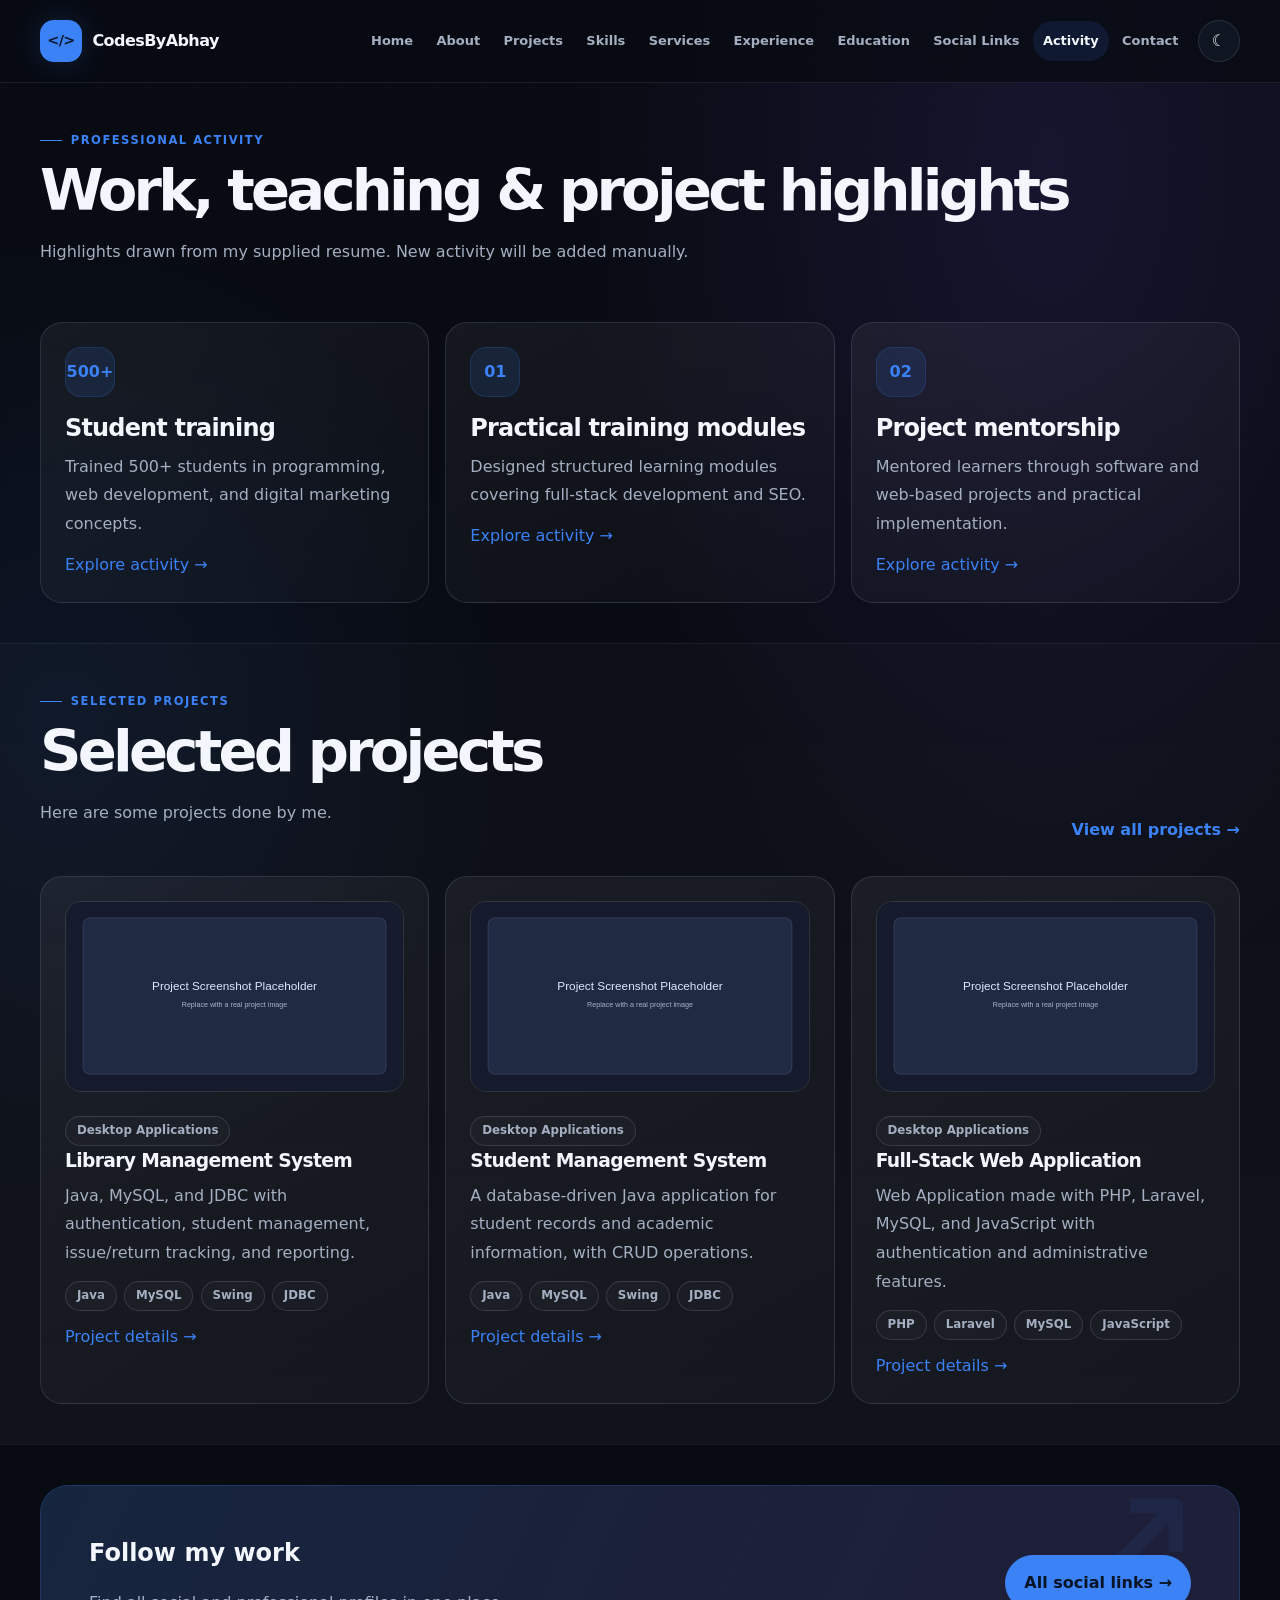
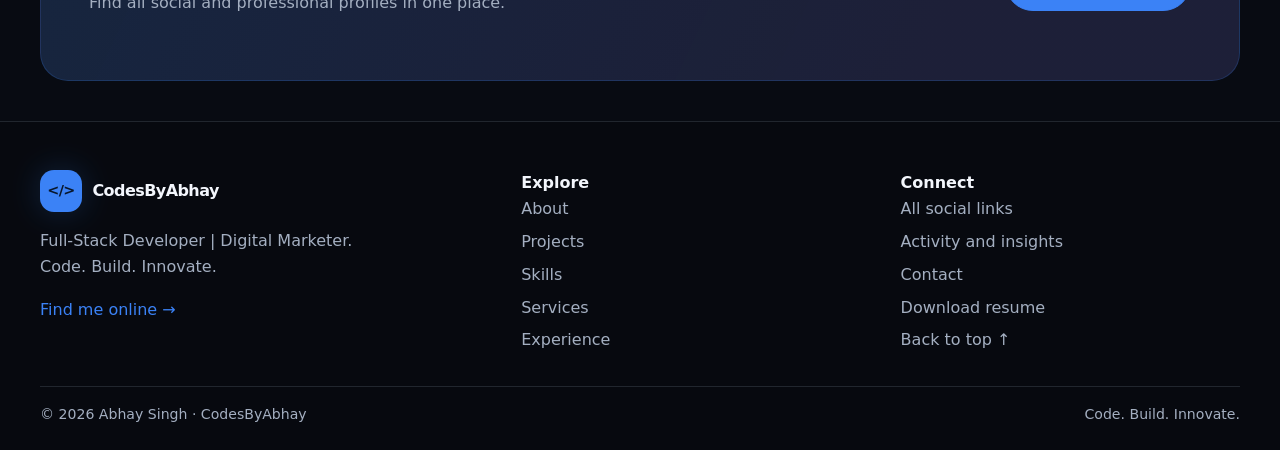
==== activity.html @ 4d1ae69e "Initial portfolio upload" ====
<!doctype html>
<html lang="en">
  <head>
    <meta charset="utf-8" />
    <meta name="viewport" content="width=device-width, initial-scale=1" />
    <title>Activity and Insights | CodesByAbhay</title>
    <meta
      name="description"
      content="Manually maintained professional milestones and insights."
    />
    <meta name="theme-color" content="#2563eb" />
    <link
      rel="canonical"
      href="https://codesbyabhay.github.io/portfolio/activity.html"
    />
    <meta property="og:type" content="website" />
    <meta property="og:title" content="Activity and Insights | CodesByAbhay" />
    <meta
      property="og:description"
      content="Manually maintained professional milestones and insights."
    />
    <meta
      property="og:url"
      content="https://codesbyabhay.github.io/portfolio/activity.html"
    />
    <meta property="og:site_name" content="CodesByAbhay" />
    <link rel="stylesheet" href="assets/css/style.css" />
    <script defer src="assets/js/main.js"></script>
  </head>
  <body id="top">
    <a class="skip-link" href="#main">Skip to content</a>
    <header class="site-header">
      <div class="container header-inner">
        <a class="brand" href="index.html"
          ><span class="brand-mark" aria-hidden="true">&lt;/&gt;</span
          ><span>CodesByAbhay</span></a
        >
        <div class="nav-wrap">
          <nav
            class="site-nav"
            id="site-navigation"
            data-site-nav
            aria-label="Main navigation"
          >
            <a href="index.html">Home</a><a href="about.html">About</a
            ><a href="projects.html">Projects</a><a href="skills.html">Skills</a
            ><a href="services.html">Services</a
            ><a href="experience.html">Experience</a
            ><a href="education.html">Education</a
            ><a href="social-links.html">Social Links</a
            ><a href="activity.html" aria-current="page">Activity</a
            ><a href="contact.html">Contact</a>
          </nav>
          <button
            class="icon-button"
            data-theme-toggle
            type="button"
            aria-label="Switch theme"
          >
            ☾
          </button>
          <button
            class="menu-toggle"
            data-menu-toggle
            type="button"
            aria-expanded="false"
            aria-controls="site-navigation"
          >
            <span aria-hidden="true">☰</span
            ><span class="sr-only">Toggle navigation</span>
          </button>
        </div>
      </div>
    </header>
    <main id="main">
      <section class="page-heading">
        <div class="container">
          <span class="eyebrow">Professional activity</span>
          <h1>Work, teaching & project highlights</h1>
          <p>
            Highlights drawn from my supplied resume. New activity will be added
            manually.
          </p>
        </div>
      </section>
      <section class="section">
        <div class="container">
          <div class="grid">
            <article class="card">
              <div class="card-icon" aria-hidden="true">500+</div>
              <h2>Student training</h2>
              <p>
                Trained 500+ students in programming, web development, and
                digital marketing concepts.
              </p>
              <a href="activity.html">Explore activity →</a>
            </article>
            <article class="card">
              <div class="card-icon" aria-hidden="true">01</div>
              <h2>Practical training modules</h2>
              <p>
                Designed structured learning modules covering full-stack
                development and SEO.
              </p>
              <a href="activity.html">Explore activity →</a>
            </article>
            <article class="card">
              <div class="card-icon" aria-hidden="true">02</div>
              <h2>Project mentorship</h2>
              <p>
                Mentored learners through software and web-based projects and
                practical implementation.
              </p>
              <a href="activity.html">Explore activity →</a>
            </article>
          </div>
        </div>
      </section>
      <section class="section section-muted">
        <div class="container">
          <div class="section-head">
            <div>
              <span class="eyebrow">Selected projects</span>
              <h2>Selected projects</h2>
              <p>Here are some projects done by me.</p>
            </div>
            <a href="projects.html">View all projects →</a>
          </div>
          <div class="grid">
            <article class="card">
              <img
                class="project-image"
                src="assets/images/project-placeholder.svg"
                alt="Project preview illustration for Student Management System"
              /><span class="badge">Desktop Applications</span>
              <h3>Library Management System</h3>
              <p>
                Java, MySQL, and JDBC with authentication, student management,
                issue/return tracking, and reporting.
              </p>
              <div class="tag-list">
                <span class="tag">Java</span><span class="tag">MySQL</span
                ><span class="tag">Swing</span><span class="tag">JDBC</span>
              </div>
              <a href="projects.html">Project details →</a>
            </article>
            <article class="card">
              <img
                class="project-image"
                src="assets/images/project-placeholder.svg"
                alt="Project preview illustration for Student Management System"
              /><span class="badge">Desktop Applications</span>
              <h3>Student Management System</h3>
              <p>
                A database-driven Java application for student records and
                academic information, with CRUD operations.
              </p>
              <div class="tag-list">
                <span class="tag">Java</span><span class="tag">MySQL</span
                ><span class="tag">Swing</span><span class="tag">JDBC</span>
              </div>
              <a href="projects.html">Project details →</a>
            </article>
            <article class="card">
              <img
                class="project-image"
                src="assets/images/project-placeholder.svg"
                alt="Project preview illustration for Student Management System"
              /><span class="badge">Desktop Applications</span>
              <h3>Full-Stack Web Application</h3>
              <p>
                Web Application made with PHP, Laravel, MySQL, and JavaScript
                with authentication and administrative features.
              </p>
              <div class="tag-list">
                <span class="tag">PHP</span><span class="tag">Laravel</span
                ><span class="tag">MySQL</span
                ><span class="tag">JavaScript</span>
              </div>
              <a href="projects.html">Project details →</a>
            </article>
          </div>
        </div>
      </section>
      <section class="section">
        <div class="container cta-panel">
          <div>
            <h2>Follow my work</h2>
            <p>Find all social and professional profiles in one place.</p>
          </div>
          <a class="btn btn-primary" href="social-links.html"
            >All social links →</a
          >
        </div>
      </section>
    </main>
    <footer class="site-footer">
      <div class="container">
        <div class="footer-grid">
          <div class="footer-brand">
            <a class="brand" href="index.html"
              ><span class="brand-mark" aria-hidden="true">&lt;/&gt;</span
              ><span>CodesByAbhay</span></a
            >
            <p>
              Full-Stack Developer | Digital Marketer. Code. Build. Innovate.
            </p>
            <a href="social-links.html">Find me online →</a>
          </div>
          <div>
            <strong>Explore</strong>
            <div class="footer-links">
              <a href="about.html">About</a><a href="projects.html">Projects</a
              ><a href="skills.html">Skills</a
              ><a href="services.html">Services</a
              ><a href="experience.html">Experience</a>
            </div>
          </div>
          <div>
            <strong>Connect</strong>
            <div class="footer-links">
              <a href="social-links.html">All social links</a
              ><a href="activity.html">Activity and insights</a
              ><a href="contact.html">Contact</a
              ><a
                href="assets/documents/Abhay-Singh-Resume.pdf"
                download="Abhay-Singh-Resume.pdf"
                >Download resume</a
              ><a href="#top">Back to top ↑</a>
            </div>
          </div>
        </div>
        <div class="footer-bottom">
          <span>© <span data-year>2026</span> Abhay Singh · CodesByAbhay</span
          ><span>Code. Build. Innovate.</span>
        </div>
      </div>
    </footer>
  </body>
</html>
---- assets/css/style.css ----
:root {
  color-scheme: light;
  --bg: #f7f8fc;
  --surface: #fff;
  --surface-2: #eef1f8;
  --text: #171923;
  --muted: #626b7a;
  --primary: #2563eb;
  --primary-strong: #1d4ed8;
  --border: #e1e5ef;
  --shadow: 0 14px 40px #19234612;
  --radius: 18px;
  --container: 1160px;
}
:root[data-theme="dark"] {
  color-scheme: dark;
  --bg: #0d1120;
  --surface: #151b2d;
  --surface-2: #1d2540;
  --text: #f3f5fb;
  --muted: #aab4ca;
  --primary: #60a5fa;
  --primary-strong: #93c5fd;
  --border: #2b3550;
  --shadow: 0 14px 40px #0004;
}
* {
  box-sizing: border-box;
}
html {
  scroll-behavior: smooth;
  scroll-padding-top: 92px;
}
body {
  margin: 0;
  background: var(--bg);
  color: var(--text);
  font:
    16px/1.65 Inter,
    system-ui,
    -apple-system,
    "Segoe UI",
    sans-serif;
}
a {
  color: var(--primary);
  text-decoration: none;
}
a:hover {
  text-decoration: underline;
}
button,
input,
textarea {
  font: inherit;
}
:focus-visible {
  outline: 3px solid var(--primary);
  outline-offset: 3px;
}
.container {
  width: min(var(--container), calc(100% - 2.5rem));
  margin-inline: auto;
}
.skip-link {
  position: absolute;
  top: -60px;
  left: 1rem;
  z-index: 99;
  background: var(--surface);
  padding: 0.7rem;
  border-radius: 8px;
}
.skip-link:focus {
  top: 1rem;
}
.site-header {
  position: sticky;
  top: 0;
  z-index: 20;
  background: var(--bg);
  border-bottom: 1px solid var(--border);
}
.header-inner {
  min-height: 76px;
  display: flex;
  align-items: center;
  justify-content: space-between;
  gap: 1rem;
}
.brand {
  display: flex;
  align-items: center;
  gap: 0.65rem;
  color: var(--text);
  font-weight: 800;
  white-space: nowrap;
}
.brand:hover {
  text-decoration: none;
}
.brand-mark {
  display: grid;
  place-items: center;
  width: 38px;
  height: 38px;
  background: var(--primary);
  color: #fff;
  border-radius: 12px;
  font-size: 0.9rem;
}
.nav-wrap {
  display: flex;
  align-items: center;
  gap: 0.6rem;
}
.site-nav {
  display: flex;
  align-items: center;
  gap: 0.1rem;
}
.site-nav a {
  color: var(--muted);
  padding: 0.55rem 0.48rem;
  border-radius: 9px;
  font-size: 0.83rem;
  font-weight: 650;
}
.site-nav a:hover,
.site-nav a[aria-current="page"] {
  background: var(--surface-2);
  color: var(--text);
  text-decoration: none;
}
.icon-button,
.menu-toggle {
  display: inline-grid;
  place-items: center;
  width: 42px;
  height: 42px;
  border: 1px solid var(--border);
  border-radius: 12px;
  background: var(--surface);
  color: var(--text);
  cursor: pointer;
}
.menu-toggle {
  display: none;
}
.hero-grid {
  display: grid;
  grid-template-columns: 1.25fr 0.75fr;
  gap: 3rem;
  align-items: center;
}
.eyebrow {
  color: var(--primary);
  font-size: 0.83rem;
  font-weight: 800;
  letter-spacing: 0.08em;
  text-transform: uppercase;
}
.hero h1 {
  font-size: clamp(2.6rem, 6vw, 5rem);
  line-height: 1.05;
  letter-spacing: -0.06em;
  margin: 0.8rem 0 1rem;
}
.hero h1 span {
  color: var(--primary);
}
.lead {
  font-size: 1.12rem;
  color: var(--muted);
  max-width: 700px;
}
.button-row {
  display: flex;
  gap: 0.8rem;
  flex-wrap: wrap;
  margin-top: 1.5rem;
}
.btn {
  display: inline-flex;
  align-items: center;
  justify-content: center;
  gap: 0.5rem;
  padding: 0.78rem 1rem;
  border: 1px solid var(--border);
  border-radius: 12px;
  font-weight: 750;
  color: var(--text);
  background: var(--surface);
  cursor: pointer;
  transition:
    transform 0.18s ease,
    border-color 0.18s ease;
}
.btn:hover {
  text-decoration: none;
  transform: translateY(-1px);
  border-color: var(--primary);
}
.btn-primary {
  background: var(--primary);
  border-color: var(--primary);
  color: #fff;
}
.btn-primary:hover {
  background: var(--primary-strong);
  color: var(--text);
}
.hero-visual {
  padding: 1rem;
  border: 1px solid var(--border);
  background: var(--surface);
  border-radius: 24px;
  box-shadow: var(--shadow);
}
.code-window {
  background: #11182a;
  color: #e6edff;
  border-radius: 16px;
  padding: 1.4rem;
  min-height: 290px;
  overflow: hidden;
  font:
    0.92rem/2 ui-monospace,
    SFMono-Regular,
    Consolas,
    monospace;
}
.code-window .green {
  color: #86efac;
}
.code-window .blue {
  color: #93c5fd;
}
.code-window .purple {
  color: #c4b5fd;
}
.section {
  padding: 4rem 0;
}
.section-muted {
  background: var(--surface-2);
}
.section-head {
  display: flex;
  justify-content: space-between;
  align-items: end;
  gap: 1rem;
  margin-bottom: 1.5rem;
}
.section-head h2,
.page-heading h1 {
  font-size: clamp(2rem, 4vw, 3rem);
  letter-spacing: -0.045em;
  line-height: 1.15;
  margin: 0.4rem 0;
}
.section-head p,
.page-heading p {
  color: var(--muted);
  max-width: 700px;
}
.page-heading {
  padding: 4rem 0 2rem;
}
.grid {
  display: grid;
  grid-template-columns: repeat(3, minmax(0, 1fr));
  gap: 1.2rem;
}
.card {
  background: var(--surface);
  border: 1px solid var(--border);
  border-radius: var(--radius);
  padding: 1.3rem;
  box-shadow: var(--shadow);
  min-width: 0;
}
.card h2,
.card h3 {
  margin: 0.2rem 0 0.5rem;
  line-height: 1.3;
}
.card p {
  color: var(--muted);
  margin: 0.35rem 0 0.8rem;
}
.card-icon {
  display: grid;
  place-items: center;
  width: 44px;
  height: 44px;
  border-radius: 13px;
  background: var(--surface-2);
  color: var(--primary);
  font-weight: 850;
  margin-bottom: 1rem;
}
.tag-list {
  display: flex;
  gap: 0.4rem;
  flex-wrap: wrap;
  margin: 0.8rem 0;
}
.tag,
.badge {
  display: inline-flex;
  border: 1px solid var(--border);
  border-radius: 999px;
  padding: 0.2rem 0.58rem;
  color: var(--muted);
  font-size: 0.78rem;
  font-weight: 650;
}
.stats-row {
  display: grid;
  grid-template-columns: repeat(3, 1fr);
  gap: 1rem;
  margin-top: 2rem;
}
.stat {
  border-left: 3px solid var(--primary);
  padding: 0.2rem 0.8rem;
}
.stat strong,
.stat span {
  display: block;
}
.stat span,
.meta,
.privacy-note {
  color: var(--muted);
  font-size: 0.87rem;
}
.two-col {
  display: grid;
  grid-template-columns: 1fr 1fr;
  gap: 1.4rem;
}
.list-clean {
  padding-left: 1.2rem;
  color: var(--muted);
}
.cta-panel {
  padding: 2rem;
  border: 1px solid var(--border);
  background: var(--surface);
  border-radius: 24px;
  display: flex;
  align-items: center;
  justify-content: space-between;
  gap: 1rem;
}
.cta-panel h2 {
  margin: 0;
}
.cta-panel p {
  color: var(--muted);
}
.site-footer {
  border-top: 1px solid var(--border);
  padding: 2.5rem 0 1.5rem;
}
.footer-grid {
  display: grid;
  grid-template-columns: 1.3fr 1fr 1fr;
  gap: 2rem;
}
.footer-brand p {
  color: var(--muted);
  max-width: 340px;
}
.footer-links {
  display: grid;
  gap: 0.4rem;
}
.footer-links a {
  color: var(--muted);
}
.footer-bottom {
  border-top: 1px solid var(--border);
  margin-top: 2rem;
  padding-top: 1rem;
  display: flex;
  justify-content: space-between;
  color: var(--muted);
  font-size: 0.88rem;
}
.filters {
  display: flex;
  gap: 0.5rem;
  flex-wrap: wrap;
  margin: 1rem 0;
}
.filter-btn {
  padding: 0.5rem 0.8rem;
  border: 1px solid var(--border);
  background: var(--surface);
  color: var(--text);
  border-radius: 999px;
  cursor: pointer;
}
.filter-btn[aria-pressed="true"] {
  background: var(--primary);
  color: #fff;
}
.search-input {
  width: min(100%, 440px);
  padding: 0.8rem 1rem;
  border: 1px solid var(--border);
  border-radius: 12px;
  background: var(--surface);
  color: var(--text);
}
.project-image {
  width: 100%;
  aspect-ratio: 16/9;
  object-fit: cover;
  border-radius: 12px;
  margin-bottom: 1rem;
  border: 1px solid var(--border);
}
.social-card {
  display: flex;
  flex-direction: column;
  min-height: 220px;
}
.social-handle {
  font-size: 0.87rem;
  color: var(--muted);
  overflow-wrap: anywhere;
}
.social-card .btn {
  margin-top: auto;
  align-self: flex-start;
}
.category-title {
  margin: 2rem 0 1rem;
}
.timeline {
  border-left: 2px solid var(--border);
  margin-left: 0.5rem;
  padding-left: 1.5rem;
  display: grid;
  gap: 1rem;
}
.timeline-item {
  position: relative;
}
.timeline-item:before {
  content: "";
  position: absolute;
  left: -1.98rem;
  top: 1rem;
  width: 12px;
  height: 12px;
  border-radius: 50%;
  background: var(--primary);
  border: 3px solid var(--bg);
}
.form-layout {
  display: grid;
  grid-template-columns: 0.8fr 1.2fr;
  gap: 2rem;
  align-items: start;
}
.contact-form {
  padding: 1.5rem;
  background: var(--surface);
  border: 1px solid var(--border);
  border-radius: var(--radius);
}
.form-group {
  display: grid;
  gap: 0.4rem;
  margin-bottom: 1rem;
}
.form-group label {
  font-weight: 700;
}
.form-group input,
.form-group textarea {
  width: 100%;
  padding: 0.8rem;
  border: 1px solid var(--border);
  border-radius: 10px;
  background: var(--bg);
  color: var(--text);
}
.form-group textarea {
  resize: vertical;
  min-height: 150px;
}
.notice {
  border: 1px solid var(--border);
  background: var(--surface-2);
  padding: 1rem;
  border-radius: 12px;
  color: var(--muted);
}
.empty-state {
  text-align: center;
  padding: 2rem;
  border: 1px dashed var(--border);
  border-radius: var(--radius);
  color: var(--muted);
  grid-column: 1/-1;
}
.profile-placeholder {
  display: grid;
  place-items: center;
  aspect-ratio: 1;
  border-radius: 24px;
  background: var(--surface-2);
  border: 1px solid var(--border);
  color: var(--primary);
  font-size: 5rem;
  font-weight: 900;
}
.not-found {
  text-align: center;
  padding: 7rem 0;
}
.error-code {
  font-size: clamp(5rem, 18vw, 10rem);
  font-weight: 900;
  letter-spacing: -0.08em;
  color: var(--primary);
  line-height: 1;
}
.sr-only {
  position: absolute;
  width: 1px;
  height: 1px;
  padding: 0;
  margin: -1px;
  overflow: hidden;
  clip: rect(0, 0, 0, 0);
  white-space: nowrap;
  border: 0;
}
@media (max-width: 1100px) {
  .site-nav a {
    font-size: 0.77rem;
    padding: 0.5rem 0.32rem;
  }
  .grid {
    grid-template-columns: repeat(2, minmax(0, 1fr));
  }
}
@media (max-width: 820px) {
  .menu-toggle {
    display: inline-grid;
  }
  .site-nav {
    display: none;
    position: absolute;
    top: 76px;
    left: 0;
    right: 0;
    background: var(--surface);
    border-bottom: 1px solid var(--border);
    padding: 1rem;
    align-items: stretch;
    flex-direction: column;
    box-shadow: var(--shadow);
  }
  .site-nav.is-open {
    display: flex;
  }
  .site-nav a {
    padding: 0.75rem;
    font-size: 0.95rem;
  }
  .hero-grid,
  .two-col,
  .form-layout {
    grid-template-columns: 1fr;
  }
  .section-head {
    align-items: start;
    flex-direction: column;
  }
  .cta-panel {
    align-items: flex-start;
    flex-direction: column;
  }
  .footer-grid {
    grid-template-columns: 1fr 1fr;
  }
}
@media (max-width: 560px) {
  .container {
    width: calc(100% - 1.4rem);
  }
  .grid,
  .stats-row,
  .footer-grid {
    grid-template-columns: 1fr;
  }
  .hero h1 {
    font-size: 2.8rem;
  }
  .button-row .btn {
    width: 100%;
  }
  .footer-bottom {
    flex-direction: column;
  }
  .card {
    padding: 1.1rem;
  }
}
@media (prefers-reduced-motion: reduce) {
  *,
  *::before,
  *::after {
    scroll-behavior: auto !important;
    transition: none !important;
    animation: none !important;
  }
}

/* ===== CodesByAbhay — visual refresh: editorial dark, electric lime, glass & glow ===== */
:root {
  color-scheme: dark;
  --bg: #080b12;
  --surface: #101621;
  --surface-2: #141d2b;
  --text: #f3f6fc;
  --muted: #a4afc1;
  --primary: #3b82f6;
  --primary-strong: #60a5fa;
  --border: rgba(190, 208, 235, 0.14);
  --shadow: 0 22px 70px rgba(0, 0, 0, 0.28);
  --radius: 22px;
  --container: 1200px;
}
:root[data-theme="light"] {
  color-scheme: light;
  --bg: #f4f6f2;
  --surface: #ffffff;
  --surface-2: #e9eee7;
  --text: #10170f;
  --muted: #5b665a;
  --primary: #1d4ed8;
  --primary-strong: #1e40af;
  --border: rgba(22, 42, 18, 0.14);
  --shadow: 0 22px 70px rgba(31, 47, 22, 0.09);
}
html {
  scroll-padding-top: 100px;
}
body {
  background:
    radial-gradient(
      ellipse at 82% 8%,
      rgba(125, 91, 255, 0.12),
      transparent 30rem
    ),
    radial-gradient(
      ellipse at 5% 35%,
      rgba(59, 130, 246, 0.09),
      transparent 28rem
    ),
    var(--bg);
  font-size: 16px;
}
body:before {
  content: "";
  position: fixed;
  inset: 0;
  pointer-events: none;
  z-index: -1;
  opacity: 0.18;
  background-image:
    linear-gradient(rgba(155, 175, 205, 0.08) 1px, transparent 1px),
    linear-gradient(90deg, rgba(155, 175, 205, 0.08) 1px, transparent 1px);
  background-size: 48px 48px;
  mask-image: linear-gradient(to bottom, black, transparent 75%);
}
a {
  transition: color 0.2s ease;
}
.site-header {
  background: rgba(8, 11, 18, 0.78);
  backdrop-filter: blur(18px);
  -webkit-backdrop-filter: blur(18px);
  border-bottom: 1px solid rgba(190, 208, 235, 0.1);
}
:root[data-theme="light"] .site-header {
  background: rgba(244, 246, 242, 0.84);
}
.header-inner {
  min-height: 82px;
}
.brand {
  font-size: 1rem;
  letter-spacing: -0.035em;
}
.brand-mark {
  width: 42px;
  height: 42px;
  border-radius: 14px;
  background: var(--primary);
  color: #08172c;
  box-shadow: 0 0 30px rgba(59, 130, 246, 0.2);
}
.site-nav {
  gap: 0.22rem;
}
.site-nav a {
  font-size: 0.81rem;
  padding: 0.58rem 0.62rem;
  color: var(--muted);
  border-radius: 999px;
}
.site-nav a:hover,
.site-nav a[aria-current="page"] {
  color: var(--text);
  background: rgba(59, 130, 246, 0.12);
  text-decoration: none;
}
.icon-button,
.menu-toggle {
  background: var(--surface);
  border-color: var(--border);
  border-radius: 50%;
  width: 42px;
  height: 42px;
}
.hero {
  position: relative;
  padding: clamp(1rem, 5vw, 2rem) 0 2rem;
  overflow: hidden;
}
.hero:after {
  content: "";
  position: absolute;
  width: 420px;
  height: 420px;
  right: -180px;
  top: 2rem;
  border-radius: 50%;
  background: radial-gradient(
    circle,
    rgba(135, 97, 255, 0.16),
    transparent 68%
  );
  pointer-events: none;
}
.hero-grid {
  grid-template-columns: 1.15fr 0.85fr;
  gap: clamp(2rem, 5vw, 5.5rem);
  position: relative;
  z-index: 1;
}
.eyebrow {
  display: inline-flex;
  align-items: center;
  gap: 0.55rem;
  color: var(--primary);
  letter-spacing: 0.13em;
  font-size: 0.72rem;
  font-weight: 850;
}
.eyebrow:before {
  content: "";
  width: 22px;
  height: 1px;
  background: currentColor;
}
.hero h1 {
  font-size: clamp(3.2rem, 7.2vw, 6.3rem);
  line-height: 0.98;
  letter-spacing: -0.075em;
  margin: 1.15rem 0 1.4rem;
  max-width: 780px;
}
.hero h1 span {
  color: transparent;
  background: linear-gradient(
    100deg,
    var(--primary) 5%,
    #bfdbfe 38%,
    #a99aff 100%
  );
  -webkit-background-clip: text;
  background-clip: text;
}
.lead {
  font-size: 1.08rem;
  line-height: 1.85;
  max-width: 650px;
}
.hero .lead strong {
  color: var(--text);
}
.hero .button-row {
  margin-top: 2rem;
  gap: 0.7rem;
}
.btn {
  padding: 0.88rem 1.12rem;
  border-radius: 999px;
  border-color: var(--border);
  background: rgba(255, 255, 255, 0.035);
  color: var(--text);
  transition:
    transform 0.22s ease,
    box-shadow 0.22s ease,
    border-color 0.22s ease,
    background 0.22s ease;
}
.btn:hover {
  transform: translateY(-3px);
  border-color: rgba(59, 130, 246, 0.55);
  box-shadow: 0 12px 28px rgba(0, 0, 0, 0.16);
}
.btn-primary,
.btn-primary:hover {
  background: var(--primary);
  border-color: var(--primary);
  color: #071426;
}
.btn-primary:hover {
  background: var(--primary-strong);
  box-shadow: 0 12px 34px rgba(59, 130, 246, 0.2);
}
.hero-visual {
  position: relative;
  padding: 1rem;
  border-radius: 28px;
  border: 1px solid rgba(59, 130, 246, 0.2);
  background: linear-gradient(
    145deg,
    rgba(255, 255, 255, 0.085),
    rgba(255, 255, 255, 0.018)
  );
  box-shadow:
    0 35px 100px rgba(0, 0, 0, 0.32),
    inset 0 1px 0 rgba(255, 255, 255, 0.08);
  transform: rotate(1.1deg);
}
.hero-visual:before {
  content: "";
  position: absolute;
  inset: -1px;
  border-radius: inherit;
  z-index: -1;
  background: linear-gradient(
    135deg,
    rgba(59, 130, 246, 0.34),
    transparent 35%,
    rgba(148, 113, 255, 0.28)
  );
  filter: blur(18px);
  opacity: 0.6;
}
.code-window {
  min-height: 340px;
  padding: 1.6rem 1.45rem;
  border-radius: 19px;
  background: linear-gradient(150deg, #111a27, #0b1019 80%);
  border: 1px solid rgba(190, 208, 235, 0.11);
  font-size: clamp(0.75rem, 1vw, 0.9rem);
  line-height: 2.1;
  box-shadow: inset 0 1px 0 rgba(255, 255, 255, 0.04);
}
.code-window:before {
  content: "●  ●  ●";
  display: block;
  color: #5d6b7e;
  letter-spacing: 0.25em;
  font-size: 0.7rem;
  border-bottom: 1px solid rgba(190, 208, 235, 0.12);
  padding-bottom: 0.85rem;
  margin-bottom: 0.85rem;
}
.code-window .green {
  color: #60a5fa;
}
.code-window .blue {
  color: #9fd4ff;
}
.code-window .purple {
  color: #c4a8ff;
}
.stats-row {
  gap: 0.8rem;
  margin-top: 2.4rem;
}
.stat {
  border: 1px solid var(--border);
  border-left: 0;
  border-radius: 15px;
  padding: 0.9rem 1rem;
  background: rgba(255, 255, 255, 0.025);
}
.stat strong {
  font-size: 1.02rem;
  letter-spacing: -0.025em;
}
.stat span {
  font-size: 0.76rem;
  color: var(--muted);
}
.section {
  padding: clamp(1rem, 5vw, 2.5rem) 0 2.5rem;
}
.section-muted {
  background: linear-gradient(
    180deg,
    rgba(255, 255, 255, 0.018),
    rgba(255, 255, 255, 0.035)
  );
  border-block: 1px solid rgba(190, 208, 235, 0.06);
}
.section-head {
  margin-bottom: 2rem;
}
.section-head h2,
.page-heading h1 {
  font-size: clamp(2.15rem, 4.5vw, 3.7rem);
  letter-spacing: -0.065em;
  line-height: 1.05;
  margin: 0.7rem 0 1rem;
}
.section-head p,
.page-heading p {
  line-height: 1.8;
}
.section-head > a {
  color: var(--primary);
  font-weight: 750;
  white-space: nowrap;
}
.grid {
  gap: 1rem;
}
.card {
  position: relative;
  overflow: hidden;
  padding: 1.5rem;
  border-radius: var(--radius);
  background: linear-gradient(
    150deg,
    rgba(255, 255, 255, 0.055),
    rgba(255, 255, 255, 0.018)
  );
  border: 1px solid var(--border);
  box-shadow: none;
  transition:
    transform 0.24s ease,
    border-color 0.24s ease,
    background 0.24s ease,
    box-shadow 0.24s ease;
}
.card:before {
  content: "";
  position: absolute;
  width: 130px;
  height: 130px;
  right: -75px;
  top: -75px;
  border-radius: 50%;
  background: var(--primary);
  opacity: 0;
  filter: blur(48px);
  transition: opacity 0.24s ease;
  pointer-events: none;
}
.card:hover {
  transform: translateY(-5px);
  border-color: rgba(59, 130, 246, 0.34);
  background: linear-gradient(
    150deg,
    rgba(255, 255, 255, 0.075),
    rgba(255, 255, 255, 0.025)
  );
  box-shadow: 0 22px 50px rgba(0, 0, 0, 0.16);
}
.card:hover:before {
  opacity: 0.14;
}
.card h2,
.card h3 {
  letter-spacing: -0.035em;
}
.card p {
  line-height: 1.8;
}
.card-icon {
  width: 50px;
  height: 50px;
  border-radius: 16px;
  background: rgba(59, 130, 246, 0.12);
  border: 1px solid rgba(59, 130, 246, 0.18);
  color: var(--primary);
  font-size: 1rem;
}
.tag,
.badge {
  border-color: rgba(190, 208, 235, 0.16);
  background: rgba(255, 255, 255, 0.025);
  color: var(--muted);
  padding: 0.27rem 0.68rem;
  font-size: 0.74rem;
}
.tag-list {
  gap: 0.45rem;
}
.project-image {
  border-radius: 16px;
  border-color: var(--border);
}
.cta-panel {
  position: relative;
  overflow: hidden;
  padding: clamp(1.5rem, 4vw, 3rem);
  border-radius: 28px;
  background:
    linear-gradient(
      115deg,
      rgba(59, 130, 246, 0.14),
      rgba(148, 113, 255, 0.1) 75%
    ),
    var(--surface);
  border-color: rgba(59, 130, 246, 0.2);
}
.cta-panel:after {
  content: "↗";
  position: absolute;
  right: 2rem;
  top: -2rem;
  font-size: 11rem;
  line-height: 1;
  color: var(--primary);
  opacity: 0.07;
  pointer-events: none;
}
.cta-panel > * {
  position: relative;
  z-index: 1;
}
.site-footer {
  background: rgba(0, 0, 0, 0.12);
  border-top: 1px solid var(--border);
  padding: 3rem 0 1.5rem;
}
.footer-grid {
  gap: 2.5rem;
}
.footer-links a {
  transition: color 0.2s ease;
}
.footer-links a:hover {
  color: var(--primary);
  text-decoration: none;
}
.footer-bottom {
  border-color: var(--border);
}
.page-heading {
  padding: clamp(1rem, 5vw, 2.5rem) 0 0rem;
}
.search-input,
.form-group input,
.form-group textarea {
  background: rgba(255, 255, 255, 0.035);
  border-color: var(--border);
  border-radius: 14px;
}
.search-input:focus,
.form-group input:focus,
.form-group textarea:focus {
  border-color: var(--primary);
  outline: 2px solid rgba(59, 130, 246, 0.16);
}
.contact-form {
  background: linear-gradient(
    145deg,
    rgba(255, 255, 255, 0.055),
    rgba(255, 255, 255, 0.018)
  );
  border-color: var(--border);
  border-radius: 22px;
}
.notice {
  background: rgba(59, 130, 246, 0.07);
  border-color: rgba(59, 130, 246, 0.18);
}
.timeline {
  border-color: rgba(59, 130, 246, 0.24);
}
.timeline-item:before {
  background: var(--primary);
  box-shadow: 0 0 0 5px rgba(59, 130, 246, 0.12);
}
.profile-placeholder {
  background:
    radial-gradient(
      circle at 30% 20%,
      rgba(59, 130, 246, 0.2),
      transparent 50%
    ),
    var(--surface-2);
  border-color: var(--border);
}
.filter-btn {
  border-radius: 999px;
  background: rgba(255, 255, 255, 0.03);
}
.filter-btn[aria-pressed="true"] {
  background: var(--primary);
  color: #071426;
  border-color: var(--primary);
}
.empty-state {
  border-color: rgba(59, 130, 246, 0.2);
}
@keyframes floatGlow {
  0%,
  100% {
    transform: translateY(0) rotate(1deg);
  }
  50% {
    transform: translateY(-8px) rotate(1deg);
  }
}
.hero-visual {
  animation: floatGlow 7s ease-in-out infinite;
}
@media (max-width: 1100px) {
  .site-nav a {
    font-size: 0.75rem;
    padding: 0.48rem 0.42rem;
  }
  .hero-grid {
    gap: 2rem;
  }
}
@media (max-width: 820px) {
  .site-header {
    background: rgba(8, 11, 18, 0.92);
  }
  :root[data-theme="light"] .site-header {
    background: rgba(244, 246, 242, 0.94);
  }
  .site-nav {
    top: 82px;
    background: var(--surface);
    border-color: var(--border);
    border-radius: 0 0 18px 18px;
    padding: 1rem;
  }
  .hero-grid {
    grid-template-columns: 1fr;
  }
  .hero-visual {
    max-width: 650px;
    transform: none;
    animation: none;
  }
  .hero h1 {
    max-width: 700px;
  }
  .stats-row {
    grid-template-columns: repeat(3, minmax(0, 1fr));
  }
}
@media (max-width: 560px) {
  .hero {
    padding-top: 3.7rem;
  }
  .hero h1 {
    font-size: clamp(3rem, 14vw, 4.2rem);
  }
  .hero .button-row .btn {
    width: auto;
    flex: 1 1 100%;
  }
  .stats-row {
    grid-template-columns: 1fr;
  }
  .stat {
    display: flex;
    align-items: center;
    justify-content: space-between;
    gap: 1rem;
  }
  .section-head h2,
  .page-heading h1 {
    font-size: 2.35rem;
  }
  .card {
    padding: 1.2rem;
  }
}
@media (prefers-reduced-motion: reduce) {
  .hero-visual {
    animation: none;
  }
}

/* Social directory controls */
.social-tools {
  display: grid;
  gap: 1rem;
  margin: 1.5rem 0 1rem;
}
.search-input {
  width: 100%;
  max-width: 620px;
  padding: 0.95rem 1rem;
  color: var(--text);
  font: inherit;
}
.filter-row {
  display: flex;
  flex-wrap: wrap;
  gap: 0.55rem;
}
.social-card {
  height: 100%;
  display: flex;
  flex-direction: column;
  align-items: flex-start;
}
.social-card .btn {
  margin-top: auto;
}
.social-card-top {
  display: flex;
  align-items: center;
  justify-content: space-between;
  width: 100%;
  gap: 0.7rem;
}
.social-platform-type {
  font-size: 0.68rem;
  letter-spacing: 0.08em;
  text-transform: uppercase;
  color: var(--muted);
  border: 1px solid var(--border);
  border-radius: 999px;
  padding: 0.3rem 0.55rem;
}
.social-card h3 {
  margin: 0.95rem 0 0.3rem;
}
.social-card p {
  flex: 1;
}
.social-category {
  margin-top: 2rem;
}
.social-category:first-child {
  margin-top: 0;
}
.social-category .grid {
  grid-template-columns: repeat(auto-fit, minmax(min(100%, 245px), 1fr));
}
@media (max-width: 560px) {
  .filter-row {
    gap: 0.4rem;
  }
  .filter-btn {
    font-size: 0.78rem;
  }
}

/* Real profile photo supplied by Abhay Singh */
.profile-photo {
  display: block;
  width: 100%;
  max-width: 390px;
  aspect-ratio: 4/5;
  object-fit: cover;
  object-position: center 28%;
  border-radius: 24px;
  border: 1px solid var(--border);
  box-shadow: var(--shadow);
  margin-inline: auto;
}

/* Social platform logos */

/* Center social platform icons */
.social-card-top {
  display: flex;
  align-items: center;
  justify-content: space-between;
}

.social-card-icon {
  display: flex;
  align-items: center;
  justify-content: center;
  text-align: center;
  flex-shrink: 0;
}

.social-platform-icon,
.social-home-icon img {
  display: block;
  width: 30px;
  height: 30px;
  object-fit: contain;
  margin: 0 auto;
}

.social-icon-fallback {
  display: flex;
  align-items: center;
  justify-content: center;
  width: 30px;
  height: 30px;
  margin: auto;
  text-align: center;
}

/* Homepage social icons */
.social-home-icon {
  display: flex;
  align-items: center;
  justify-content: center;
  overflow: hidden;
}

.social-home-icon img[hidden] {
  display: none !important;
}
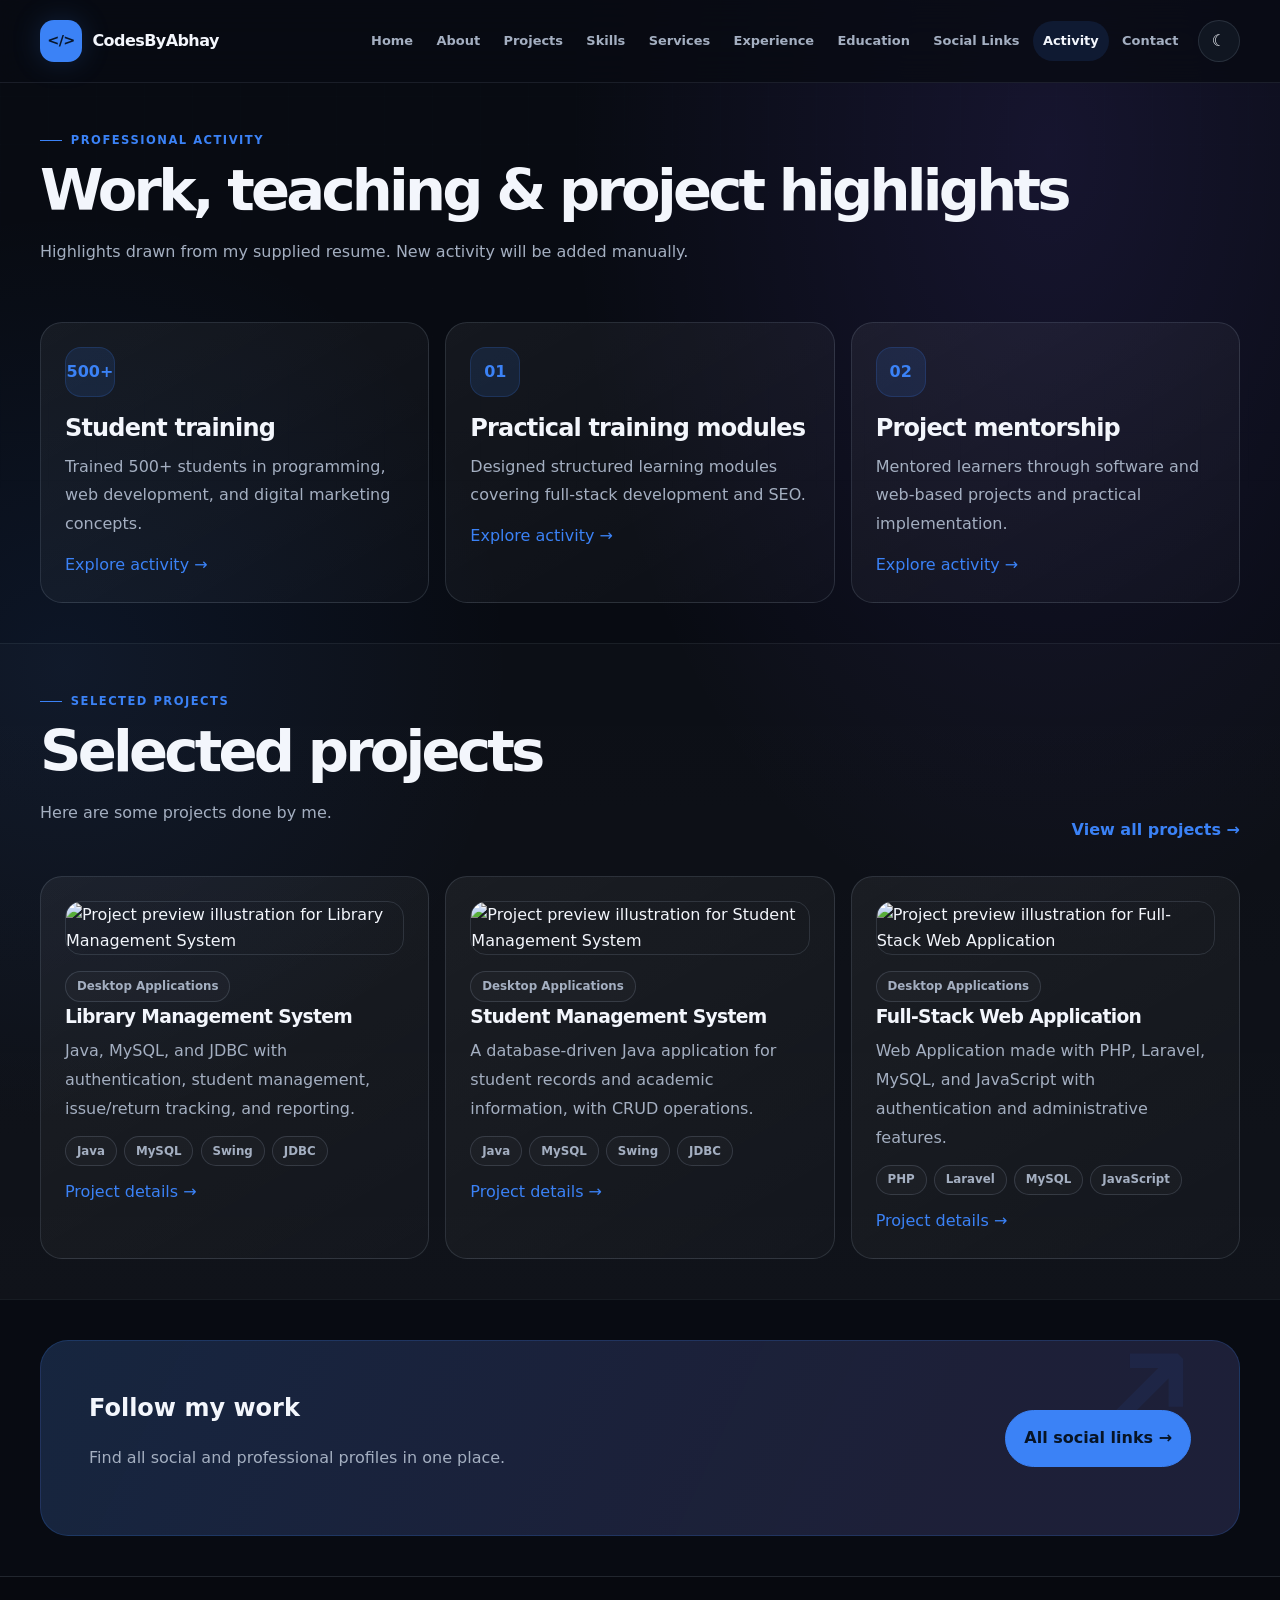
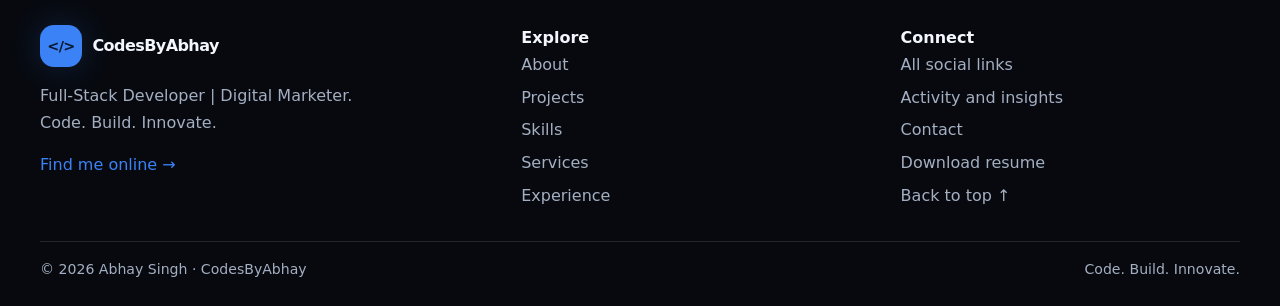
==== commit 306aa218: "Update activity.html" ====
--- a/activity.html
+++ b/activity.html
@@ -130,8 +130,8 @@
             <article class="card">
               <img
                 class="project-image"
-                src="assets/images/project-placeholder.svg"
-                alt="Project preview illustration for Student Management System"
+                src="https://images.unsplash.com/photo-1507842217343-583bb7270b66?w=900&auto=format&fit=crop&q=80"
+                alt="Project preview illustration for Library Management System"
               /><span class="badge">Desktop Applications</span>
               <h3>Library Management System</h3>
               <p>
@@ -147,7 +147,7 @@
             <article class="card">
               <img
                 class="project-image"
-                src="assets/images/project-placeholder.svg"
+                src="https://images.unsplash.com/photo-1687603917313-ccae1a289a9d?w=500&auto=format&fit=crop&q=60&ixlib=rb-4.1.0&ixid=NHwxMjA3fDA%3D"
                 alt="Project preview illustration for Student Management System"
               /><span class="badge">Desktop Applications</span>
               <h3>Student Management System</h3>
@@ -164,8 +164,8 @@
             <article class="card">
               <img
                 class="project-image"
-                src="assets/images/project-placeholder.svg"
-                alt="Project preview illustration for Student Management System"
+                src="https://images.unsplash.com/photo-1498050108023-c5249f4df085?w=900&auto=format&fit=crop&q=80"
+                alt="Project preview illustration for Full-Stack Web Application"
               /><span class="badge">Desktop Applications</span>
               <h3>Full-Stack Web Application</h3>
               <p>
